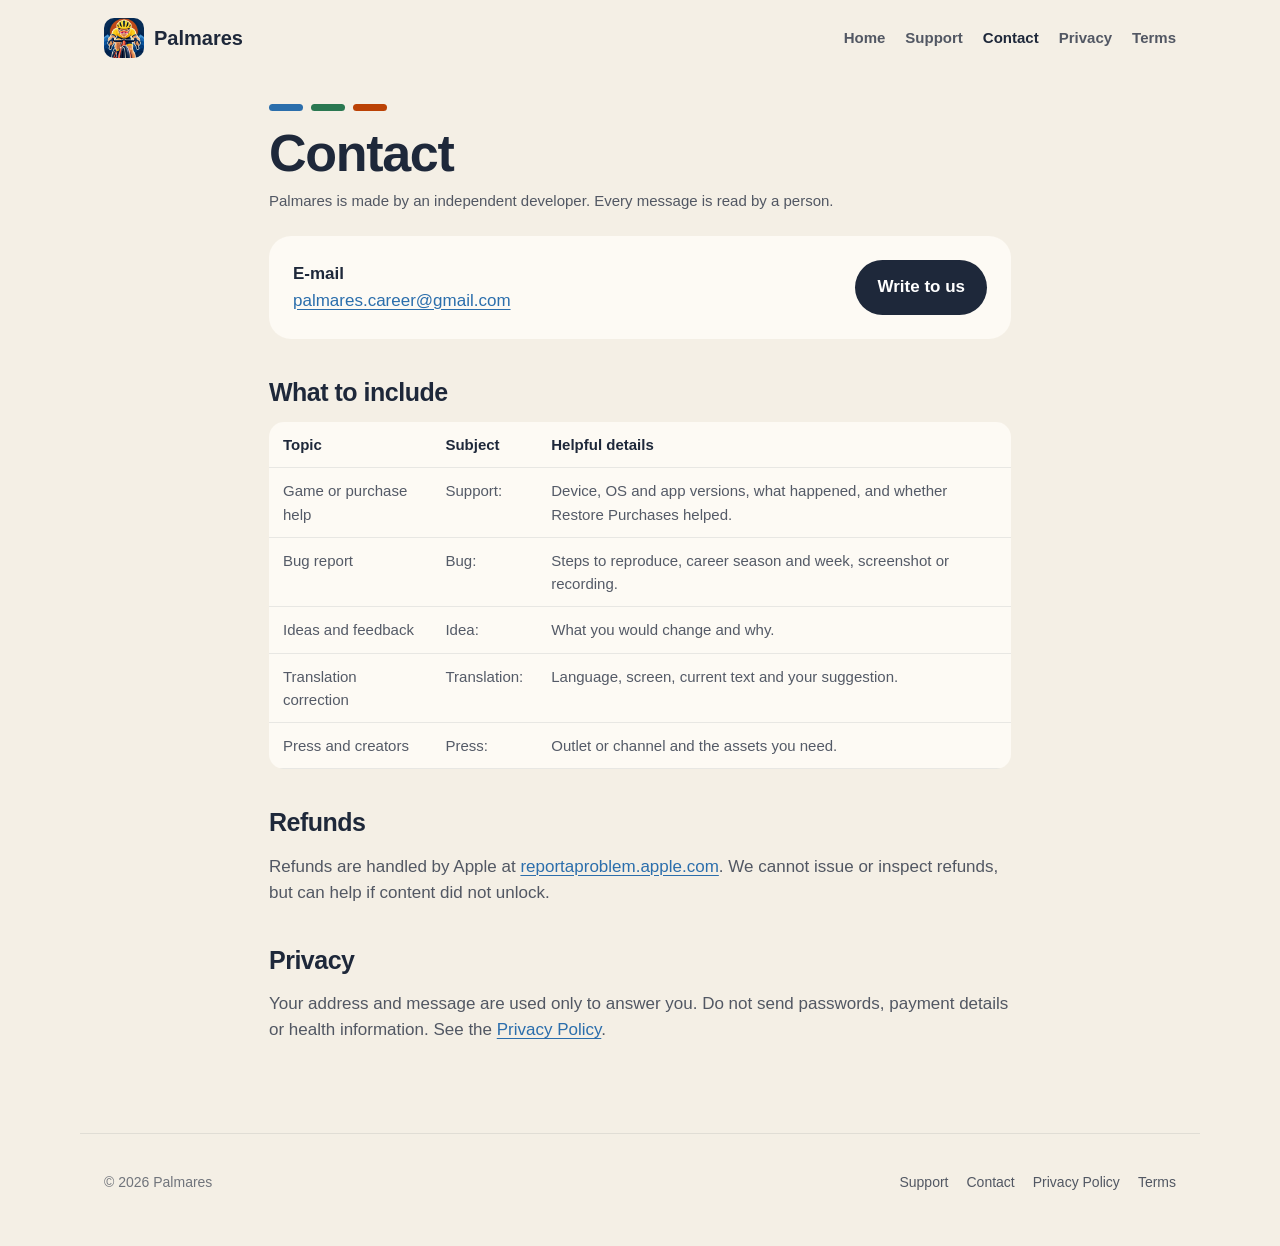
==== contact.html @ 0e78ba53 "Add files via upload" ====
<!doctype html><html lang="en"><head><meta charset="utf-8"><meta name="viewport" content="width=device-width,initial-scale=1"><title>Contact — Palmares</title><meta name="description" content="Contact Palmares for support, bug reports, feedback, translations and press."><link rel="canonical" href="https://palmares.github.io/contact"><link rel="icon" href="icon.png"><link rel="apple-touch-icon" href="apple-touch-icon.png"><link rel="stylesheet" href="styles.css"></head><body>
<a class="skip-link" href="#main">Skip to content</a><nav class="nav"><a class="brand" href="./"><img src="icon.png" alt=""><span>Palmares</span></a><ul class="nav-links"><li><a href="./">Home</a></li><li><a href="support.html">Support</a></li><li><a href="contact.html" aria-current="page">Contact</a></li><li><a href="privacy.html">Privacy</a></li><li><a href="terms.html">Terms</a></li></ul></nav>
<main class="page" id="main"><div class="stripe" aria-hidden="true"><span></span><span></span><span></span></div><h1>Contact</h1><p class="effective">Palmares is made by an independent developer. Every message is read by a person.</p><div class="contact"><div><strong>E-mail</strong><br><a href="mailto:palmares.career@gmail.com">palmares.career@gmail.com</a></div><a class="button" href="mailto:palmares.career@gmail.com?subject=Palmares">Write to us</a></div>
<h2>What to include</h2><table><tr><th>Topic</th><th>Subject</th><th>Helpful details</th></tr><tr><td>Game or purchase help</td><td>Support:</td><td>Device, OS and app versions, what happened, and whether Restore Purchases helped.</td></tr><tr><td>Bug report</td><td>Bug:</td><td>Steps to reproduce, career season and week, screenshot or recording.</td></tr><tr><td>Ideas and feedback</td><td>Idea:</td><td>What you would change and why.</td></tr><tr><td>Translation correction</td><td>Translation:</td><td>Language, screen, current text and your suggestion.</td></tr><tr><td>Press and creators</td><td>Press:</td><td>Outlet or channel and the assets you need.</td></tr></table>
<h2>Refunds</h2><p>Refunds are handled by Apple at <a href="https://reportaproblem.apple.com" rel="noopener">reportaproblem.apple.com</a>. We cannot issue or inspect refunds, but can help if content did not unlock.</p><h2>Privacy</h2><p>Your address and message are used only to answer you. Do not send passwords, payment details or health information. See the <a href="privacy.html">Privacy Policy</a>.</p></main><footer><span>© 2026 Palmares</span><nav><a href="support.html">Support</a><a href="contact.html">Contact</a><a href="privacy.html">Privacy Policy</a><a href="terms.html">Terms</a></nav></footer></body></html>
---- styles.css ----
:root {
  --paper: #f4efe5;
  --card: #fdfaf4;
  --ink: #1e283a;
  --ink-2: rgba(30, 40, 58, 0.76);
  --ink-3: rgba(30, 40, 58, 0.62);
  --hairline: rgba(30, 40, 58, 0.09);
  --blue: #2b6eac;
  --green: #2a7851;
  --orange: #bb4205;
  --ochre: #8f630d;
  --violet: #6657a6;
  --sky: #aec9df;
  --horizon: #f8d7bf;
  --radius: 22px;
  --max: 1120px;
  color-scheme: light;
}

* { box-sizing: border-box; }
html { scroll-behavior: smooth; -webkit-text-size-adjust: 100%; }
body { margin: 0; background: var(--paper); color: var(--ink); font: 17px/1.55 -apple-system, BlinkMacSystemFont, "SF Pro Text", "Segoe UI", sans-serif; }
a { color: var(--blue); text-decoration-thickness: 1px; text-underline-offset: 3px; }
a:hover { color: var(--orange); }
img { display: block; max-width: 100%; height: auto; }

.skip-link { position: absolute; left: 16px; top: -80px; z-index: 20; padding: 10px 14px; background: var(--ink); color: white; border-radius: 10px; }
.skip-link:focus { top: 12px; }
.nav { max-width: var(--max); margin: 0 auto; padding: 18px 24px; display: flex; align-items: center; justify-content: space-between; gap: 18px; flex-wrap: wrap; position: relative; z-index: 3; }
.brand { display: flex; align-items: center; gap: 10px; color: var(--ink); text-decoration: none; font-weight: 850; font-size: 20px; }
.brand img { width: 40px; aspect-ratio: 1; border-radius: 10px; }
.nav-links { display: flex; list-style: none; gap: 20px; margin: 0; padding: 0; flex-wrap: wrap; }
.nav-links a { color: var(--ink-2); text-decoration: none; font-weight: 650; font-size: 15px; }
.nav-links a:hover, .nav-links a[aria-current="page"] { color: var(--ink); }

.stripe { display: flex; gap: 8px; }
.stripe span { width: 34px; height: 7px; border-radius: 5px; }
.stripe span:nth-child(1) { background: var(--blue); }
.stripe span:nth-child(2) { background: var(--green); }
.stripe span:nth-child(3) { background: var(--orange); }

.hero { position: relative; overflow: hidden; padding-bottom: 130px; background: linear-gradient(180deg, var(--sky), var(--horizon) 64%, var(--paper)); }
.hero::before { content: ""; position: absolute; width: 240px; height: 240px; right: 9%; top: 120px; border-radius: 50%; background: radial-gradient(circle, #fff8e6 0 38%, rgba(255,242,214,.55) 39% 62%, transparent 63%); }
.hero::after { content: ""; position: absolute; inset: auto 0 0; height: 220px; background: url("images/ridges.svg") bottom/100% 100% no-repeat; }
.hero-inner { position: relative; z-index: 1; max-width: var(--max); margin: 0 auto; padding: 48px 24px 0; display: grid; grid-template-columns: 1.08fr .92fr; align-items: center; gap: 54px; }
.hero h1 { max-width: 12ch; font-size: clamp(42px, 6vw, 72px); line-height: 1.01; letter-spacing: -.035em; margin: 20px 0 18px; font-weight: 900; }
.hero h1 em { color: var(--orange); font-style: normal; }
.lead { max-width: 38ch; margin: 0 0 26px; color: var(--ink-2); font-size: 21px; }
.hero-shot { transform: rotate(2deg); }
.hero-shot img { width: min(350px, 100%); margin: 0 auto; border-radius: 27px; filter: drop-shadow(0 24px 38px rgba(30,40,58,.24)); }
.cta { display: flex; align-items: center; gap: 14px; flex-wrap: wrap; }
.button { display: inline-flex; align-items: center; padding: 14px 22px; border-radius: 999px; background: var(--ink); color: white; text-decoration: none; font-weight: 760; }
.button:hover { color: white; background: #2c3a52; }
.button.secondary { background: var(--card); color: var(--ink); }
.note { color: var(--ink-3); font-size: 14px; }

section { max-width: var(--max); margin: 0 auto; padding: 60px 24px; }
.eyebrow { margin-bottom: 9px; color: var(--orange); font-size: 13px; font-weight: 850; letter-spacing: .14em; text-transform: uppercase; }
h2 { margin: 0 0 15px; font-size: clamp(30px, 4vw, 44px); line-height: 1.1; letter-spacing: -.02em; }
.section-lead { max-width: 62ch; margin: 0 0 30px; color: var(--ink-2); font-size: 19px; }
.grid { display: grid; grid-template-columns: repeat(3, 1fr); gap: 18px; }
.card { padding: 25px; border-radius: var(--radius); background: var(--card); box-shadow: 0 1px 0 var(--hairline); }
.card h3 { margin: 10px 0 7px; font-size: 20px; }
.card p { margin: 0; color: var(--ink-2); font-size: 16px; }
.tag { display: inline-block; padding: 4px 10px; border-radius: 999px; font-size: 12px; font-weight: 850; letter-spacing: .1em; text-transform: uppercase; }
.tag.blue { color: var(--blue); background: rgba(43,110,172,.12); }
.tag.green { color: var(--green); background: rgba(42,120,81,.12); }
.tag.orange { color: var(--orange); background: rgba(187,66,5,.1); }
.tag.ochre { color: var(--ochre); background: rgba(143,99,13,.12); }
.tag.violet { color: var(--violet); background: rgba(102,87,166,.12); }

.story { display: grid; grid-template-columns: .9fr 1.1fr; gap: 46px; align-items: center; }
.story img { border-radius: 24px; box-shadow: 0 18px 38px rgba(30,40,58,.17); }
.story-list { list-style: none; padding: 0; margin: 24px 0 0; }
.story-list li { margin: 14px 0; padding-left: 26px; position: relative; color: var(--ink-2); }
.story-list li::before { content: ""; position: absolute; left: 0; top: 9px; width: 13px; height: 7px; border-radius: 4px; background: var(--green); }
.shots { display: flex; gap: 18px; overflow-x: auto; padding: 8px 2px 22px; scroll-snap-type: x mandatory; }
.shots img { flex: 0 0 auto; width: 240px; border-radius: 18px; box-shadow: 0 10px 26px rgba(30,40,58,.14); scroll-snap-align: start; }
.fair { padding: 42px; border-radius: 30px; color: white; background: var(--ink); }
.fair h2 { color: white; margin-top: 18px; }
.fair ul { list-style: none; margin: 20px 0 0; padding: 0; display: grid; grid-template-columns: repeat(2,1fr); gap: 13px 30px; }
.fair li { position: relative; padding-left: 28px; color: rgba(255,255,255,.86); }
.fair li::before { content: ""; position: absolute; left: 0; top: 9px; width: 14px; height: 7px; border-radius: 4px; background: var(--green); }
.fair li:nth-child(3n+2)::before { background: var(--blue); }
.fair li:nth-child(3n)::before { background: var(--orange); }

.page { max-width: 790px; margin: 0 auto; padding: 28px 24px 72px; }
.page h1 { margin: 15px 0 8px; font-size: clamp(36px,5vw,52px); line-height: 1.06; letter-spacing: -.025em; }
.page h2 { margin: 40px 0 10px; font-size: 25px; }
.page h3 { margin: 26px 0 7px; font-size: 19px; }
.page p, .page li { color: var(--ink-2); }
.page strong { color: var(--ink); }
.effective { margin-top: 0; color: var(--ink-3); font-size: 15px; }
.summary { margin: 25px 0; padding: 22px 25px; border-radius: var(--radius); background: var(--card); }
.summary ul { margin: 8px 0 0; padding-left: 20px; }
details { margin: 11px 0; padding: 17px 20px; border-radius: 16px; background: var(--card); }
details summary { cursor: pointer; font-weight: 750; }
details p { margin: 10px 0 0; }
.contact { margin: 24px 0; padding: 24px; border-radius: var(--radius); background: var(--card); display: flex; align-items: center; gap: 18px; flex-wrap: wrap; }
.contact .button { margin-left: auto; }
table { width: 100%; border-collapse: collapse; margin: 16px 0; overflow: hidden; border-radius: 15px; background: var(--card); font-size: 15px; }
th, td { padding: 11px 14px; border-bottom: 1px solid var(--hairline); text-align: left; vertical-align: top; }
th { color: var(--ink); }
td { color: var(--ink-2); }
footer { max-width: var(--max); margin: 0 auto; padding: 38px 24px 52px; border-top: 1px solid var(--hairline); display: flex; justify-content: space-between; gap: 18px; flex-wrap: wrap; color: var(--ink-3); font-size: 14px; }
footer nav { display: flex; gap: 18px; flex-wrap: wrap; }
footer a { color: var(--ink-2); text-decoration: none; }

@media (max-width: 860px) { .hero-inner, .story { grid-template-columns: 1fr; } .grid { grid-template-columns: 1fr 1fr; } .fair ul { grid-template-columns: 1fr; } .hero-shot { transform: none; } }
@media (max-width: 560px) { body { font-size: 16px; } .grid { grid-template-columns: 1fr; } .fair { padding: 28px 22px; } .shots img { width: 205px; } .nav-links { gap: 12px; } }
@media (prefers-reduced-motion: reduce) { html { scroll-behavior: auto; } }
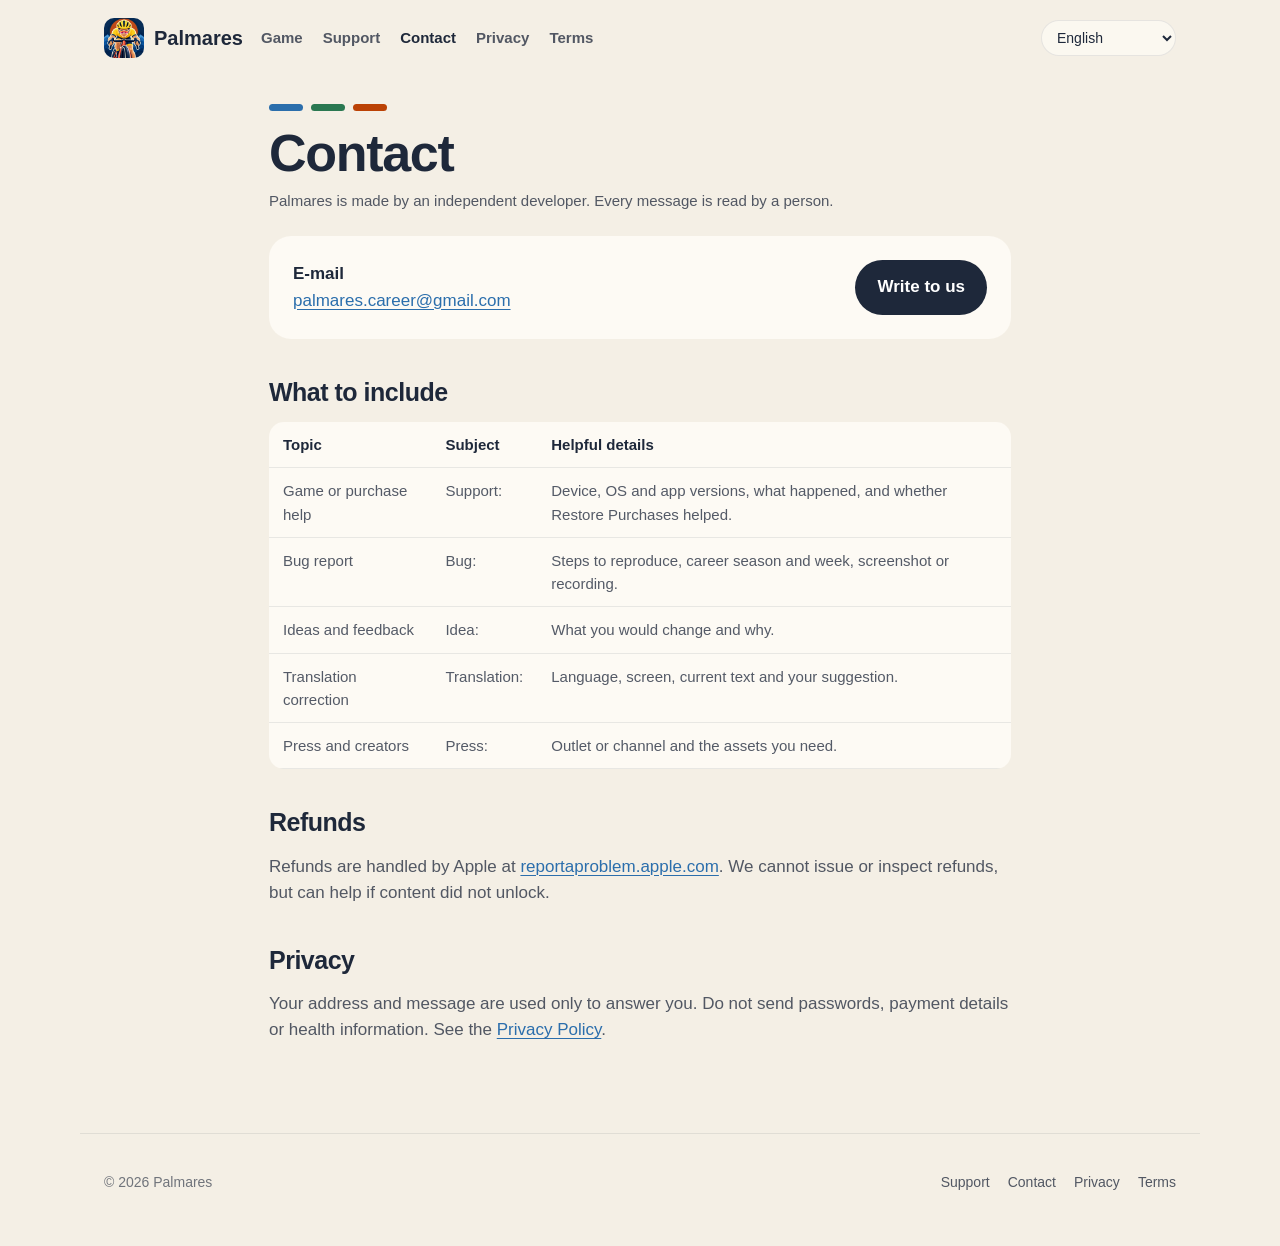
==== commit f4960db8: "Add files via upload" ====
--- a/contact.html
+++ b/contact.html
@@ -1,5 +1,5 @@
-<!doctype html><html lang="en"><head><meta charset="utf-8"><meta name="viewport" content="width=device-width,initial-scale=1"><title>Contact — Palmares</title><meta name="description" content="Contact Palmares for support, bug reports, feedback, translations and press."><link rel="canonical" href="https://palmares.github.io/contact"><link rel="icon" href="icon.png"><link rel="apple-touch-icon" href="apple-touch-icon.png"><link rel="stylesheet" href="styles.css"></head><body>
-<a class="skip-link" href="#main">Skip to content</a><nav class="nav"><a class="brand" href="./"><img src="icon.png" alt=""><span>Palmares</span></a><ul class="nav-links"><li><a href="./">Home</a></li><li><a href="support.html">Support</a></li><li><a href="contact.html" aria-current="page">Contact</a></li><li><a href="privacy.html">Privacy</a></li><li><a href="terms.html">Terms</a></li></ul></nav>
+<!doctype html><html lang="en"><head><meta charset="utf-8"><meta name="viewport" content="width=device-width,initial-scale=1"><title>Contact — Palmares</title><meta name="description" content="Contact Palmares for support, bug reports, feedback, translations and press."><link rel="canonical" href="https://palmaresgame.github.io/contact"><link rel="icon" href="icon.png"><link rel="apple-touch-icon" href="apple-touch-icon.png"><link rel="stylesheet" href="styles.css"><script src="i18n.js" defer></script></head><body>
+<a class="skip-link" href="#main">Skip to content</a><nav class="nav"><a class="brand" href="./"><img src="icon.png" alt=""><span>Palmares</span></a><ul class="nav-links"><li><a href="./">Home</a></li><li><a href="support.html">Support</a></li><li><a href="contact.html" aria-current="page">Contact</a></li><li><a href="privacy.html">Privacy</a></li><li><a href="terms.html">Terms</a></li></ul><label class="language-picker"><span class="visually-hidden">Language</span><select data-language-picker aria-label="Language"></select></label></nav>
 <main class="page" id="main"><div class="stripe" aria-hidden="true"><span></span><span></span><span></span></div><h1>Contact</h1><p class="effective">Palmares is made by an independent developer. Every message is read by a person.</p><div class="contact"><div><strong>E-mail</strong><br><a href="mailto:palmares.career@gmail.com">palmares.career@gmail.com</a></div><a class="button" href="mailto:palmares.career@gmail.com?subject=Palmares">Write to us</a></div>
 <h2>What to include</h2><table><tr><th>Topic</th><th>Subject</th><th>Helpful details</th></tr><tr><td>Game or purchase help</td><td>Support:</td><td>Device, OS and app versions, what happened, and whether Restore Purchases helped.</td></tr><tr><td>Bug report</td><td>Bug:</td><td>Steps to reproduce, career season and week, screenshot or recording.</td></tr><tr><td>Ideas and feedback</td><td>Idea:</td><td>What you would change and why.</td></tr><tr><td>Translation correction</td><td>Translation:</td><td>Language, screen, current text and your suggestion.</td></tr><tr><td>Press and creators</td><td>Press:</td><td>Outlet or channel and the assets you need.</td></tr></table>
 <h2>Refunds</h2><p>Refunds are handled by Apple at <a href="https://reportaproblem.apple.com" rel="noopener">reportaproblem.apple.com</a>. We cannot issue or inspect refunds, but can help if content did not unlock.</p><h2>Privacy</h2><p>Your address and message are used only to answer you. Do not send passwords, payment details or health information. See the <a href="privacy.html">Privacy Policy</a>.</p></main><footer><span>© 2026 Palmares</span><nav><a href="support.html">Support</a><a href="contact.html">Contact</a><a href="privacy.html">Privacy Policy</a><a href="terms.html">Terms</a></nav></footer></body></html>
--- a/styles.css
+++ b/styles.css
@@ -32,6 +32,9 @@
 .nav-links { display: flex; list-style: none; gap: 20px; margin: 0; padding: 0; flex-wrap: wrap; }
 .nav-links a { color: var(--ink-2); text-decoration: none; font-weight: 650; font-size: 15px; }
 .nav-links a:hover, .nav-links a[aria-current="page"] { color: var(--ink); }
+.language-picker { margin-left: auto; }
+.language-picker select { max-width: 155px; padding: 8px 30px 8px 11px; border: 1px solid var(--hairline); border-radius: 999px; background: rgba(253, 250, 244, 0.78); color: var(--ink); font: inherit; font-size: 14px; }
+.visually-hidden { position: absolute; width: 1px; height: 1px; padding: 0; margin: -1px; overflow: hidden; clip: rect(0, 0, 0, 0); white-space: nowrap; border: 0; }
 
 .stripe { display: flex; gap: 8px; }
 .stripe span { width: 34px; height: 7px; border-radius: 5px; }
@@ -107,5 +110,5 @@
 footer a { color: var(--ink-2); text-decoration: none; }
 
 @media (max-width: 860px) { .hero-inner, .story { grid-template-columns: 1fr; } .grid { grid-template-columns: 1fr 1fr; } .fair ul { grid-template-columns: 1fr; } .hero-shot { transform: none; } }
-@media (max-width: 560px) { body { font-size: 16px; } .grid { grid-template-columns: 1fr; } .fair { padding: 28px 22px; } .shots img { width: 205px; } .nav-links { gap: 12px; } }
+@media (max-width: 560px) { body { font-size: 16px; } .grid { grid-template-columns: 1fr; } .fair { padding: 28px 22px; } .shots img { width: 205px; } .nav-links { gap: 12px; } .language-picker { order: 2; margin-left: 0; } }
 @media (prefers-reduced-motion: reduce) { html { scroll-behavior: auto; } }
